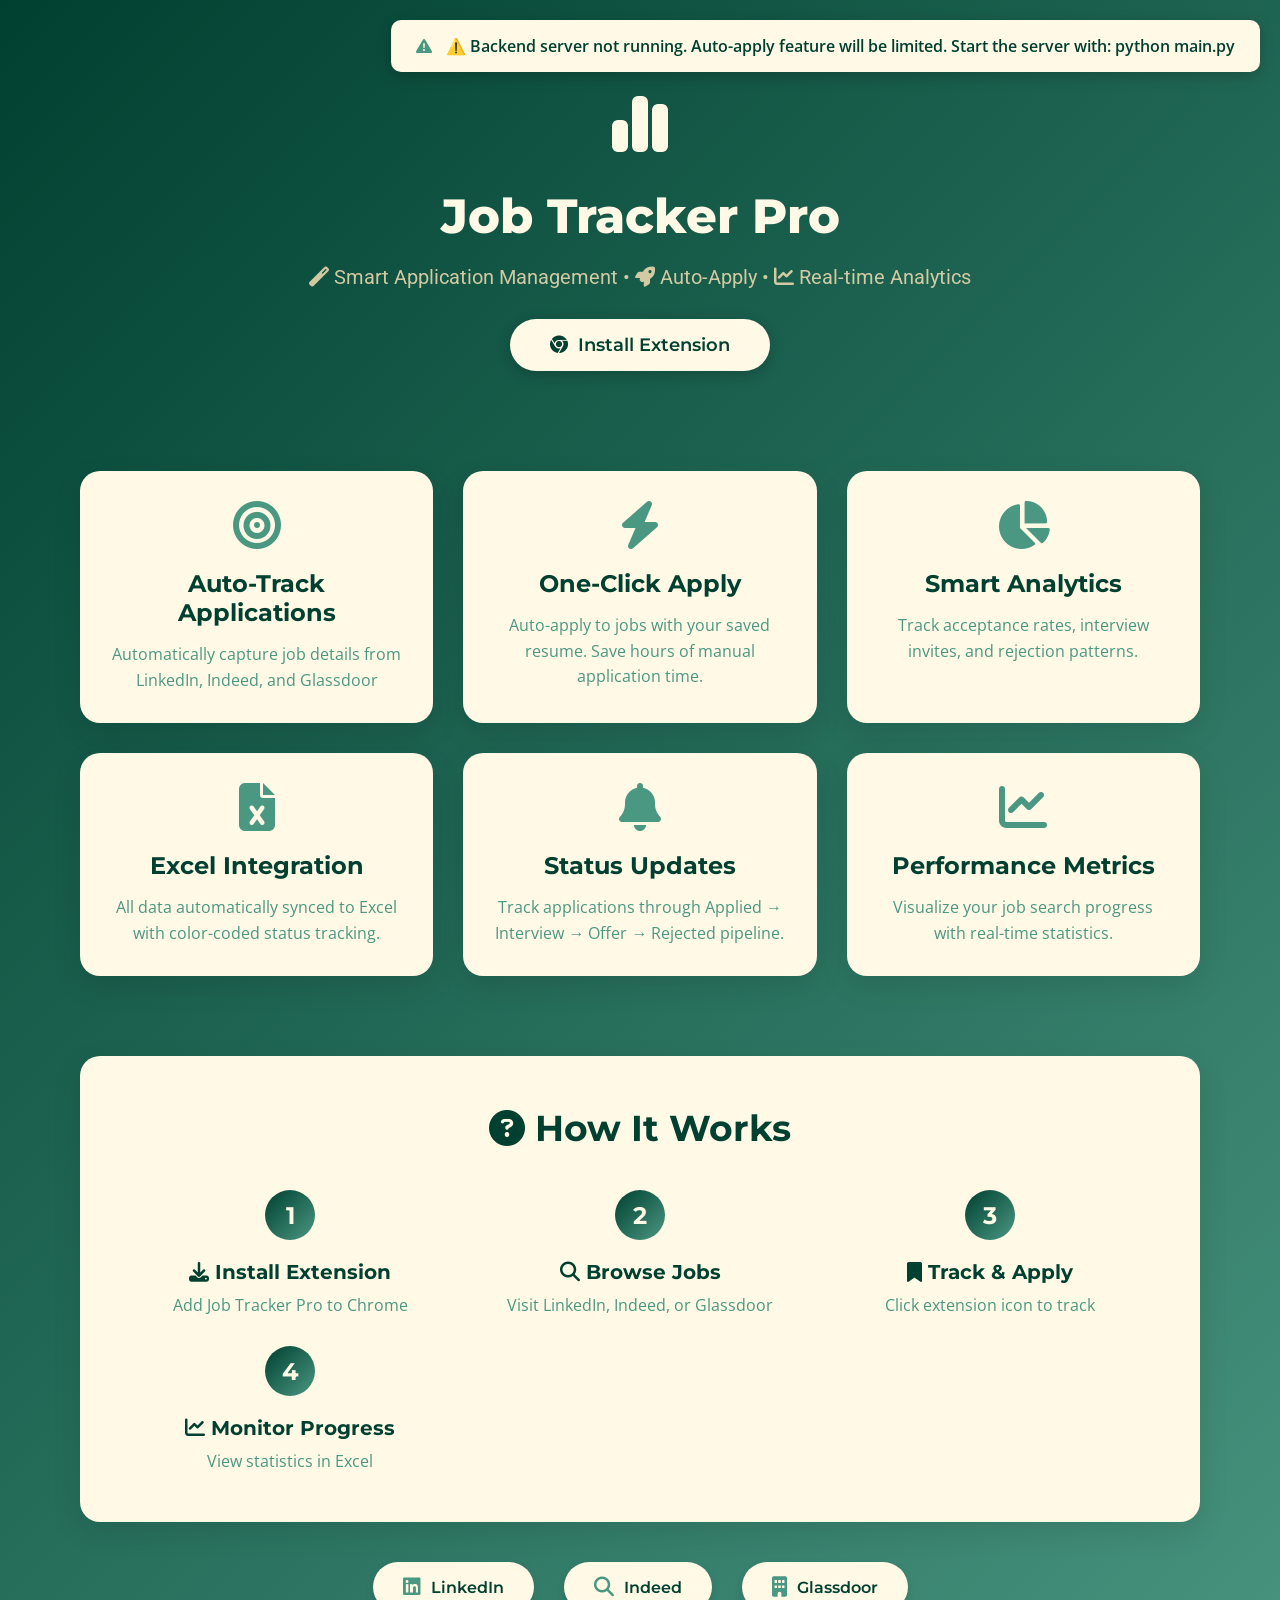
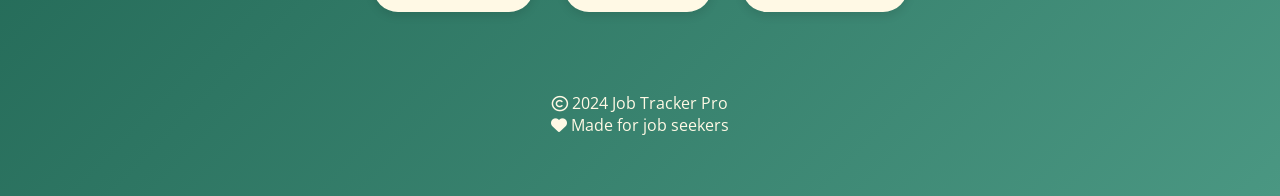
==== landing-page/index.html @ 6a13d2a6 "Adding the landing page for vercel." ====
<!DOCTYPE html>
<html lang="en">
<head>
    <meta charset="UTF-8">
    <meta name="viewport" content="width=device-width, initial-scale=1.0">
    <title>Job Tracker Pro - Smart Job Application Manager</title>
    <link rel="stylesheet" href="https://cdnjs.cloudflare.com/ajax/libs/font-awesome/6.5.1/css/all.min.css">
    <link href="https://fonts.googleapis.com/css2?family=Dancing+Script:wght@400..700&family=Montserrat:ital,wght@0,100..900;1,100..900&family=Open+Sans:ital,wght@0,300..800;1,300..800&family=Roboto:ital,wght@0,100..900;1,100..900&display=swap" rel="stylesheet">
    <link rel="stylesheet" href="styles.css">
</head>
<body>
    <div class="container">
        <div class="header">
            <div class="logo">
                <i class="fas fa-chart-simple"></i>
            </div>
            <h1>Job Tracker Pro</h1>
            <div class="tagline">
                <i class="fas fa-magic"></i> Smart Application Management • 
                <i class="fas fa-rocket"></i> Auto-Apply • 
                <i class="fas fa-chart-line"></i> Real-time Analytics
            </div>
            <a href="#" class="install-btn" id="installBtn">
                <i class="fab fa-chrome"></i> Install Extension
            </a>
        </div>

        <div class="features">
            <div class="feature-card">
                <div class="feature-icon"><i class="fas fa-bullseye"></i></div>
                <h3>Auto-Track Applications</h3>
                <p>Automatically capture job details from LinkedIn, Indeed, and Glassdoor</p>
            </div>
            <div class="feature-card">
                <div class="feature-icon"><i class="fas fa-bolt"></i></div>
                <h3>One-Click Apply</h3>
                <p>Auto-apply to jobs with your saved resume. Save hours of manual application time.</p>
            </div>
            <div class="feature-card">
                <div class="feature-icon"><i class="fas fa-chart-pie"></i></div>
                <h3>Smart Analytics</h3>
                <p>Track acceptance rates, interview invites, and rejection patterns.</p>
            </div>
            <div class="feature-card">
                <div class="feature-icon"><i class="fas fa-file-excel"></i></div>
                <h3>Excel Integration</h3>
                <p>All data automatically synced to Excel with color-coded status tracking.</p>
            </div>
            <div class="feature-card">
                <div class="feature-icon"><i class="fas fa-bell"></i></div>
                <h3>Status Updates</h3>
                <p>Track applications through Applied → Interview → Offer → Rejected pipeline.</p>
            </div>
            <div class="feature-card">
                <div class="feature-icon"><i class="fas fa-chart-line"></i></div>
                <h3>Performance Metrics</h3>
                <p>Visualize your job search progress with real-time statistics.</p>
            </div>
        </div>

        <div class="how-it-works">
            <h2 class="section-title"><i class="fas fa-question-circle"></i> How It Works</h2>
            <div class="steps">
                <div class="step">
                    <div class="step-number">1</div>
                    <h4><i class="fas fa-download"></i> Install Extension</h4>
                    <p>Add Job Tracker Pro to Chrome</p>
                </div>
                <div class="step">
                    <div class="step-number">2</div>
                    <h4><i class="fas fa-search"></i> Browse Jobs</h4>
                    <p>Visit LinkedIn, Indeed, or Glassdoor</p>
                </div>
                <div class="step">
                    <div class="step-number">3</div>
                    <h4><i class="fas fa-bookmark"></i> Track & Apply</h4>
                    <p>Click extension icon to track</p>
                </div>
                <div class="step">
                    <div class="step-number">4</div>
                    <h4><i class="fas fa-chart-line"></i> Monitor Progress</h4>
                    <p>View statistics in Excel</p>
                </div>
            </div>
        </div>

        <div class="platforms">
            <div class="platform-badge"><i class="fab fa-linkedin"></i> LinkedIn</div>
            <div class="platform-badge"><i class="fas fa-search"></i> Indeed</div>
            <div class="platform-badge"><i class="fas fa-building"></i> Glassdoor</div>
        </div>

        <div class="footer">
            <p><i class="far fa-copyright"></i> 2024 Job Tracker Pro</p>
            <p><i class="fas fa-heart"></i> Made for job seekers</p>
        </div>
    </div>

    <div id="notification" class="notification"></div>

    <script src="script.js"></script>
</body>
</html>
---- landing-page/styles.css ----
* {
    margin: 0;
    padding: 0;
    box-sizing: border-box;
}

body {
    font-family: 'Open Sans', 'Roboto', sans-serif;
    background: linear-gradient(135deg, #004030 0%, #4A9782 100%);
    min-height: 100vh;
    color: #004030;
}

.container {
    max-width: 1200px;
    margin: 0 auto;
    padding: 20px;
}

.header {
    text-align: center;
    padding: 60px 20px;
    color: #FFF9E5;
}

.logo {
    font-size: 64px;
    margin-bottom: 20px;
}

.logo i {
    font-size: 64px;
    color: #FFF9E5;
}

h1 {
    font-family: 'Montserrat', sans-serif;
    font-size: 48px;
    margin-bottom: 20px;
    font-weight: 800;
    color: #FFF9E5;
}

.tagline {
    font-family: 'Roboto', sans-serif;
    font-size: 20px;
    opacity: 0.95;
    margin-bottom: 30px;
    color: #DCD0A8;
}

.install-btn {
    background: #FFF9E5;
    color: #004030;
    border: none;
    padding: 15px 40px;
    font-size: 18px;
    font-weight: 600;
    border-radius: 50px;
    cursor: pointer;
    transition: transform 0.3s, box-shadow 0.3s;
    box-shadow: 0 4px 15px rgba(0,0,0,0.2);
    font-family: 'Montserrat', sans-serif;
    display: inline-flex;
    align-items: center;
    gap: 10px;
    text-decoration: none;
}

.install-btn:hover {
    transform: translateY(-2px);
    box-shadow: 0 6px 20px rgba(0,0,0,0.25);
    background: #DCD0A8;
}

.features {
    display: grid;
    grid-template-columns: repeat(auto-fit, minmax(300px, 1fr));
    gap: 30px;
    padding: 40px 20px;
}

.feature-card {
    background: #FFF9E5;
    border-radius: 20px;
    padding: 30px;
    text-align: center;
    transition: transform 0.3s;
    box-shadow: 0 10px 30px rgba(0,0,0,0.1);
}

.feature-card:hover {
    transform: translateY(-5px);
}

.feature-icon i {
    font-size: 48px;
    color: #4A9782;
    margin-bottom: 20px;
}

.feature-card h3 {
    font-family: 'Montserrat', sans-serif;
    font-size: 24px;
    margin-bottom: 15px;
    color: #004030;
}

.feature-card p {
    color: #4A9782;
    line-height: 1.6;
}

.how-it-works {
    background: #FFF9E5;
    border-radius: 20px;
    padding: 50px;
    margin: 40px 20px;
    box-shadow: 0 10px 30px rgba(0,0,0,0.1);
}

.section-title {
    font-family: 'Montserrat', sans-serif;
    text-align: center;
    font-size: 36px;
    margin-bottom: 40px;
    color: #004030;
}

.steps {
    display: grid;
    grid-template-columns: repeat(auto-fit, minmax(250px, 1fr));
    gap: 30px;
}

.step {
    text-align: center;
}

.step-number {
    width: 50px;
    height: 50px;
    background: linear-gradient(135deg, #004030 0%, #4A9782 100%);
    color: #FFF9E5;
    border-radius: 50%;
    display: flex;
    align-items: center;
    justify-content: center;
    font-size: 24px;
    font-weight: bold;
    margin: 0 auto 20px;
    font-family: 'Montserrat', sans-serif;
}

.step h4 {
    font-family: 'Montserrat', sans-serif;
    font-size: 20px;
    margin-bottom: 10px;
    color: #004030;
}

.step p {
    color: #4A9782;
}

.platforms {
    display: flex;
    justify-content: center;
    gap: 30px;
    margin: 40px 0;
    flex-wrap: wrap;
}

.platform-badge {
    background: #FFF9E5;
    padding: 15px 30px;
    border-radius: 50px;
    font-weight: 600;
    box-shadow: 0 4px 10px rgba(0,0,0,0.1);
    display: flex;
    align-items: center;
    gap: 10px;
    color: #004030;
    font-family: 'Montserrat', sans-serif;
}

.platform-badge i {
    font-size: 20px;
    color: #4A9782;
}

.footer {
    text-align: center;
    padding: 40px;
    color: #FFF9E5;
    margin-top: 40px;
}

.notification {
    position: fixed;
    top: 20px;
    right: 20px;
    background: #FFF9E5;
    color: #004030;
    padding: 15px 25px;
    border-radius: 10px;
    box-shadow: 0 4px 15px rgba(0,0,0,0.2);
    font-family: 'Open Sans', sans-serif;
    font-weight: 600;
    transform: translateX(400px);
    transition: transform 0.3s ease;
    z-index: 1000;
}

.notification.show {
    transform: translateX(0);
}

.notification i {
    margin-right: 10px;
    color: #4A9782;
}

@media (max-width: 768px) {
    h1 {
        font-size: 32px;
    }
    
    .tagline {
        font-size: 16px;
    }
    
    .features {
        grid-template-columns: 1fr;
    }
    
    .how-it-works {
        padding: 30px;
    }
    
    .section-title {
        font-size: 28px;
    }
}
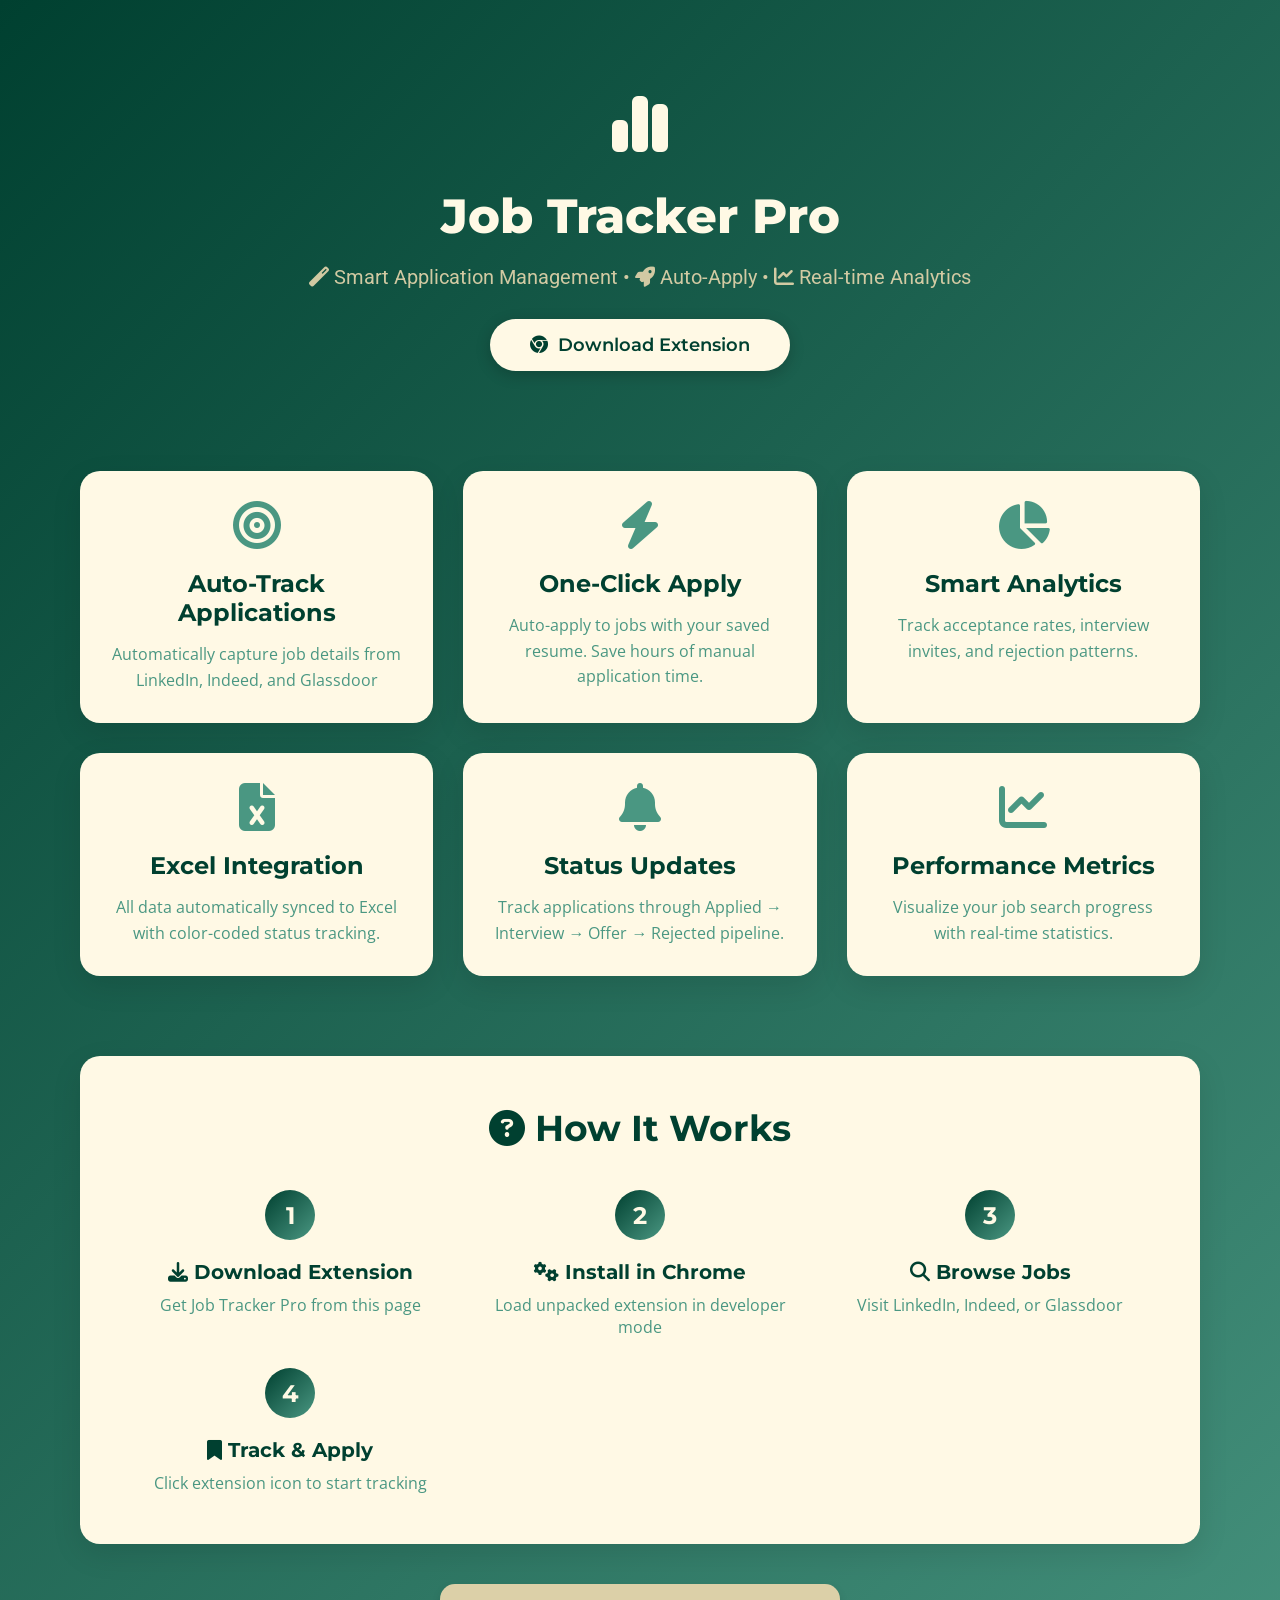
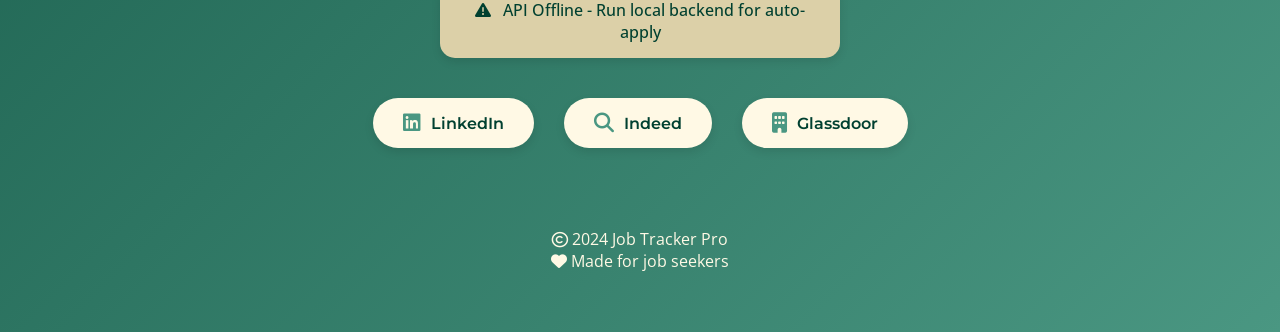
==== commit f62faaca: "Vercel" ====
--- a/landing-page/index.html
+++ b/landing-page/index.html
@@ -20,8 +20,8 @@
                 <i class="fas fa-rocket"></i> Auto-Apply • 
                 <i class="fas fa-chart-line"></i> Real-time Analytics
             </div>
-            <a href="#" class="install-btn" id="installBtn">
-                <i class="fab fa-chrome"></i> Install Extension
+            <a href="#" class="install-btn" id="downloadBtn">
+                <i class="fab fa-chrome"></i> Download Extension
             </a>
         </div>
 
@@ -63,25 +63,29 @@
             <div class="steps">
                 <div class="step">
                     <div class="step-number">1</div>
-                    <h4><i class="fas fa-download"></i> Install Extension</h4>
-                    <p>Add Job Tracker Pro to Chrome</p>
+                    <h4><i class="fas fa-download"></i> Download Extension</h4>
+                    <p>Get Job Tracker Pro from this page</p>
                 </div>
                 <div class="step">
                     <div class="step-number">2</div>
+                    <h4><i class="fas fa-cogs"></i> Install in Chrome</h4>
+                    <p>Load unpacked extension in developer mode</p>
+                </div>
+                <div class="step">
+                    <div class="step-number">3</div>
                     <h4><i class="fas fa-search"></i> Browse Jobs</h4>
                     <p>Visit LinkedIn, Indeed, or Glassdoor</p>
                 </div>
                 <div class="step">
-                    <div class="step-number">3</div>
+                    <div class="step-number">4</div>
                     <h4><i class="fas fa-bookmark"></i> Track & Apply</h4>
-                    <p>Click extension icon to track</p>
-                </div>
-                <div class="step">
-                    <div class="step-number">4</div>
-                    <h4><i class="fas fa-chart-line"></i> Monitor Progress</h4>
-                    <p>View statistics in Excel</p>
+                    <p>Click extension icon to start tracking</p>
                 </div>
             </div>
+        </div>
+
+        <div class="api-status" id="apiStatus">
+            <i class="fas fa-circle-notch fa-spin"></i> Checking API status...
         </div>
 
         <div class="platforms">
@@ -100,4 +104,4 @@
 
     <script src="script.js"></script>
 </body>
-</html>
+</html>
--- a/landing-page/styles.css
+++ b/landing-page/styles.css
@@ -163,6 +163,32 @@
     color: #4A9782;
 }
 
+.api-status {
+    background: #FFF9E5;
+    border-radius: 15px;
+    padding: 15px 25px;
+    margin: 20px auto;
+    max-width: 400px;
+    text-align: center;
+    font-family: 'Open Sans', sans-serif;
+    font-weight: 500;
+    box-shadow: 0 4px 10px rgba(0,0,0,0.1);
+}
+
+.api-status i {
+    margin-right: 8px;
+}
+
+.api-status.online {
+    background: #4A9782;
+    color: #FFF9E5;
+}
+
+.api-status.offline {
+    background: #DCD0A8;
+    color: #004030;
+}
+
 .platforms {
     display: flex;
     justify-content: center;
@@ -241,5 +267,4 @@
     .section-title {
         font-size: 28px;
     }
-}
-
+}
